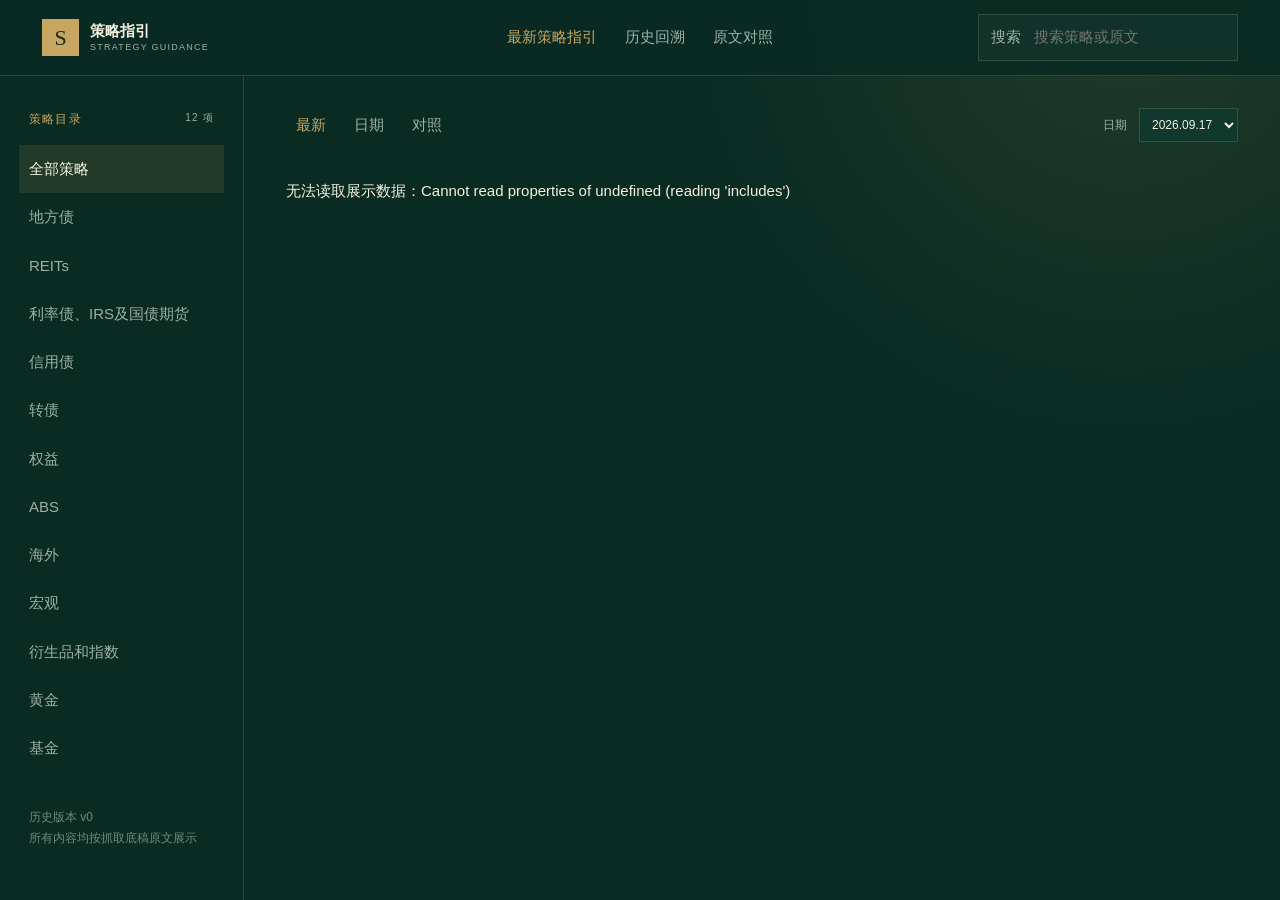
==== prototype_v0/index.html @ 59b46427 "Prepare private Streamlit deployment" ====
<!doctype html>
<html lang="zh-CN">
  <head>
    <meta charset="UTF-8" />
    <meta name="viewport" content="width=device-width, initial-scale=1.0" />
    <meta name="color-scheme" content="dark" />
    <title>策略指引 · v0 存档</title>
    <link rel="stylesheet" href="./style.css" />
  </head>
  <body>
    <header class="topbar">
      <a class="brand" href="#today"><span class="brand-mark">S</span><span><strong>策略指引</strong><small>STRATEGY GUIDANCE</small></span></a>
      <nav><button data-mode="today" class="is-active">最新策略指引</button><button data-mode="history">历史回溯</button><button data-mode="compare">原文对照</button></nav>
      <label class="search"><span>搜索</span><input id="search-input" type="search" placeholder="搜索策略或原文" /></label>
    </header>
    <main class="workspace">
      <aside class="sidebar"><div class="side-title">策略目录 <small id="strategy-count"></small></div><div id="strategy-list"></div><p>历史版本 v0<br />所有内容均按抓取底稿原文展示</p></aside>
      <section class="content">
        <div class="context"><div class="mode-tabs"><button data-mode="today" class="is-active">最新</button><button data-mode="history">日期</button><button data-mode="compare">对照</button></div><label>日期 <select id="date-select"></select></label></div>
        <div id="today-view"></div><div id="history-view" hidden></div><div id="compare-view" hidden></div><div id="search-view" hidden></div>
      </section>
    </main>
    <script src="./app.js"></script>
  </body>
</html>
---- prototype_v0/style.css ----
:root{--bg:#092b22;--panel:#10382d;--panel2:#123e32;--line:rgba(230,220,180,.16);--gold:#c8a662;--text:#f5f0df;--muted:#9eb0a5}*{box-sizing:border-box}html{background:var(--bg)}body{margin:0;background:radial-gradient(circle at 88% 0,rgba(200,166,98,.12),transparent 28rem),var(--bg);color:var(--text);font:15px/1.75 "Microsoft YaHei UI","PingFang SC",sans-serif}button,input,select{font:inherit}button{border:0;cursor:pointer}.topbar{position:sticky;z-index:2;top:0;display:grid;grid-template-columns:1fr auto 1fr;align-items:center;gap:28px;height:76px;padding:0 42px;border-bottom:1px solid var(--line);background:rgba(9,43,34,.94);backdrop-filter:blur(16px)}.brand{display:inline-flex;align-items:center;gap:11px;color:var(--text);text-decoration:none}.brand-mark{display:grid;place-items:center;width:37px;height:37px;color:#102d24;background:var(--gold);font:22px Georgia,serif}.brand strong,.brand small{display:block;line-height:1.15}.brand small{margin-top:3px;color:var(--muted);font-size:9px;letter-spacing:.14em}.topbar nav{display:flex;gap:8px}.topbar nav button,.mode-tabs button{padding:8px 10px;color:var(--muted);background:transparent}.topbar nav button.is-active,.mode-tabs button.is-active{color:var(--gold)}.search{display:flex;align-items:center;justify-self:end;gap:11px;width:260px;padding:8px 12px;color:var(--muted);border:1px solid var(--line);background:rgba(255,255,255,.03)}.search input{min-width:0;flex:1;color:var(--text);border:0;outline:0;background:transparent}.workspace{display:grid;grid-template-columns:244px minmax(0,1fr);max-width:1520px;min-height:calc(100dvh - 76px);margin:auto}.sidebar{padding:33px 19px;border-right:1px solid var(--line)}.side-title{display:flex;justify-content:space-between;margin:0 10px 15px;color:var(--gold);font-size:12px;letter-spacing:.1em}.side-title small{color:var(--muted)}.side-button{display:block;width:100%;padding:11px 10px;color:var(--muted);background:transparent;text-align:left}.side-button:hover,.side-button.is-active{color:var(--text);background:rgba(200,166,98,.12)}.sidebar p{margin:35px 10px 0;color:#708a7c;font-size:12px}.content{min-width:0;padding:28px 42px 70px}.context{display:flex;align-items:center;justify-content:space-between;gap:20px;margin-bottom:32px}.mode-tabs{display:flex;gap:8px}.context label{color:var(--muted);font-size:12px}.context select{margin-left:9px;padding:8px;color:var(--text);border:1px solid var(--line);background:var(--panel)}.hero{display:flex;align-items:end;justify-content:space-between;gap:30px;padding:43px 47px;margin-bottom:32px;background:linear-gradient(118deg,rgba(200,166,98,.09),transparent 55%),var(--panel);border:1px solid var(--line)}.hero p,.page-title p{margin:0 0 9px;color:var(--gold);font-size:11px;letter-spacing:.13em}.hero h1,.page-title h1{margin:0;font:48px/1.2 Georgia,"Songti SC",serif}.hero span,.page-title span{color:var(--muted)}.hero>strong{font:56px/1 Georgia,serif;color:var(--gold);text-align:right}.hero strong small{display:block;margin-top:6px;color:var(--muted);font:11px "Microsoft YaHei UI",sans-serif}.entry-grid{display:grid;grid-template-columns:repeat(2,minmax(0,1fr));gap:18px}.entry{padding:25px;background:rgba(16,56,45,.78);border:1px solid var(--line)}.entry header{display:flex;align-items:start;justify-content:space-between;gap:15px;padding-bottom:19px;border-bottom:1px solid var(--line)}.entry-kicker{color:var(--gold);font-size:10px;letter-spacing:.11em}.entry h2{margin:5px 0 0;font:28px/1.25 Georgia,"Songti SC",serif}.entry header small{color:var(--muted);font-size:11px;white-space:nowrap}.entry section{margin-top:23px}.entry h3{margin:0 0 8px;color:var(--gold);font-size:12px;letter-spacing:.05em}.entry p{margin:0;white-space:pre-wrap;color:#e3e6db}.entry footer{margin-top:25px;padding-top:15px;color:var(--muted);border-top:1px solid var(--line);white-space:pre-wrap}.page-title{margin:26px 0 32px}.history-layout{display:grid;grid-template-columns:160px minmax(0,1fr);gap:24px}.dates{display:grid;align-content:start;gap:5px}.dates button{padding:11px;color:var(--muted);background:var(--panel);text-align:left}.dates button.is-active{color:var(--gold);background:var(--panel2)}.reading{display:grid;gap:18px}.compare-select{display:flex;gap:14px;margin-bottom:22px}.compare-select label{color:var(--muted);font-size:12px}.compare-select select{margin-left:8px;padding:8px;color:var(--text);border:1px solid var(--line);background:var(--panel)}.compare-grid{display:grid;grid-template-columns:repeat(2,minmax(0,1fr));gap:19px}.compare-grid .entry{margin-bottom:16px}.compare-date{margin:0 0 10px;color:var(--gold)}.results{display:grid;gap:1px}.results button{padding:18px;color:var(--text);border-bottom:1px solid var(--line);background:var(--panel);text-align:left}.results button:hover{background:var(--panel2)}.results small,.results strong{display:block}.results small{color:var(--gold);font-size:11px}.results strong{margin-top:3px;font:22px Georgia,"Songti SC",serif}.results p{display:-webkit-box;margin:5px 0 0;overflow:hidden;color:var(--muted);-webkit-box-orient:vertical;-webkit-line-clamp:2}.empty{padding:24px;color:var(--muted);border:1px dashed var(--line)}@media(max-width:900px){.topbar{grid-template-columns:1fr auto;padding:0 20px}.topbar nav,.search>span{display:none}.search{width:190px}.workspace{grid-template-columns:1fr}.sidebar{border-right:0;border-bottom:1px solid var(--line)}.sidebar>#strategy-list{display:flex;overflow:auto}.side-button{width:auto;white-space:nowrap}.sidebar p{display:none}.content{padding:22px}.entry-grid,.compare-grid{grid-template-columns:1fr}.hero h1,.page-title h1{font-size:38px}.history-layout{grid-template-columns:1fr}.dates{grid-template-columns:repeat(4,minmax(0,1fr));overflow:auto}.dates button{white-space:nowrap}}@media(max-width:560px){.topbar{height:66px}.brand small{display:none}.search{width:135px}.content{padding:18px 12px}.hero{padding:30px 24px}.hero>strong{font-size:42px}.context{align-items:start;flex-direction:column}.entry{padding:20px}.compare-select{flex-direction:column}}
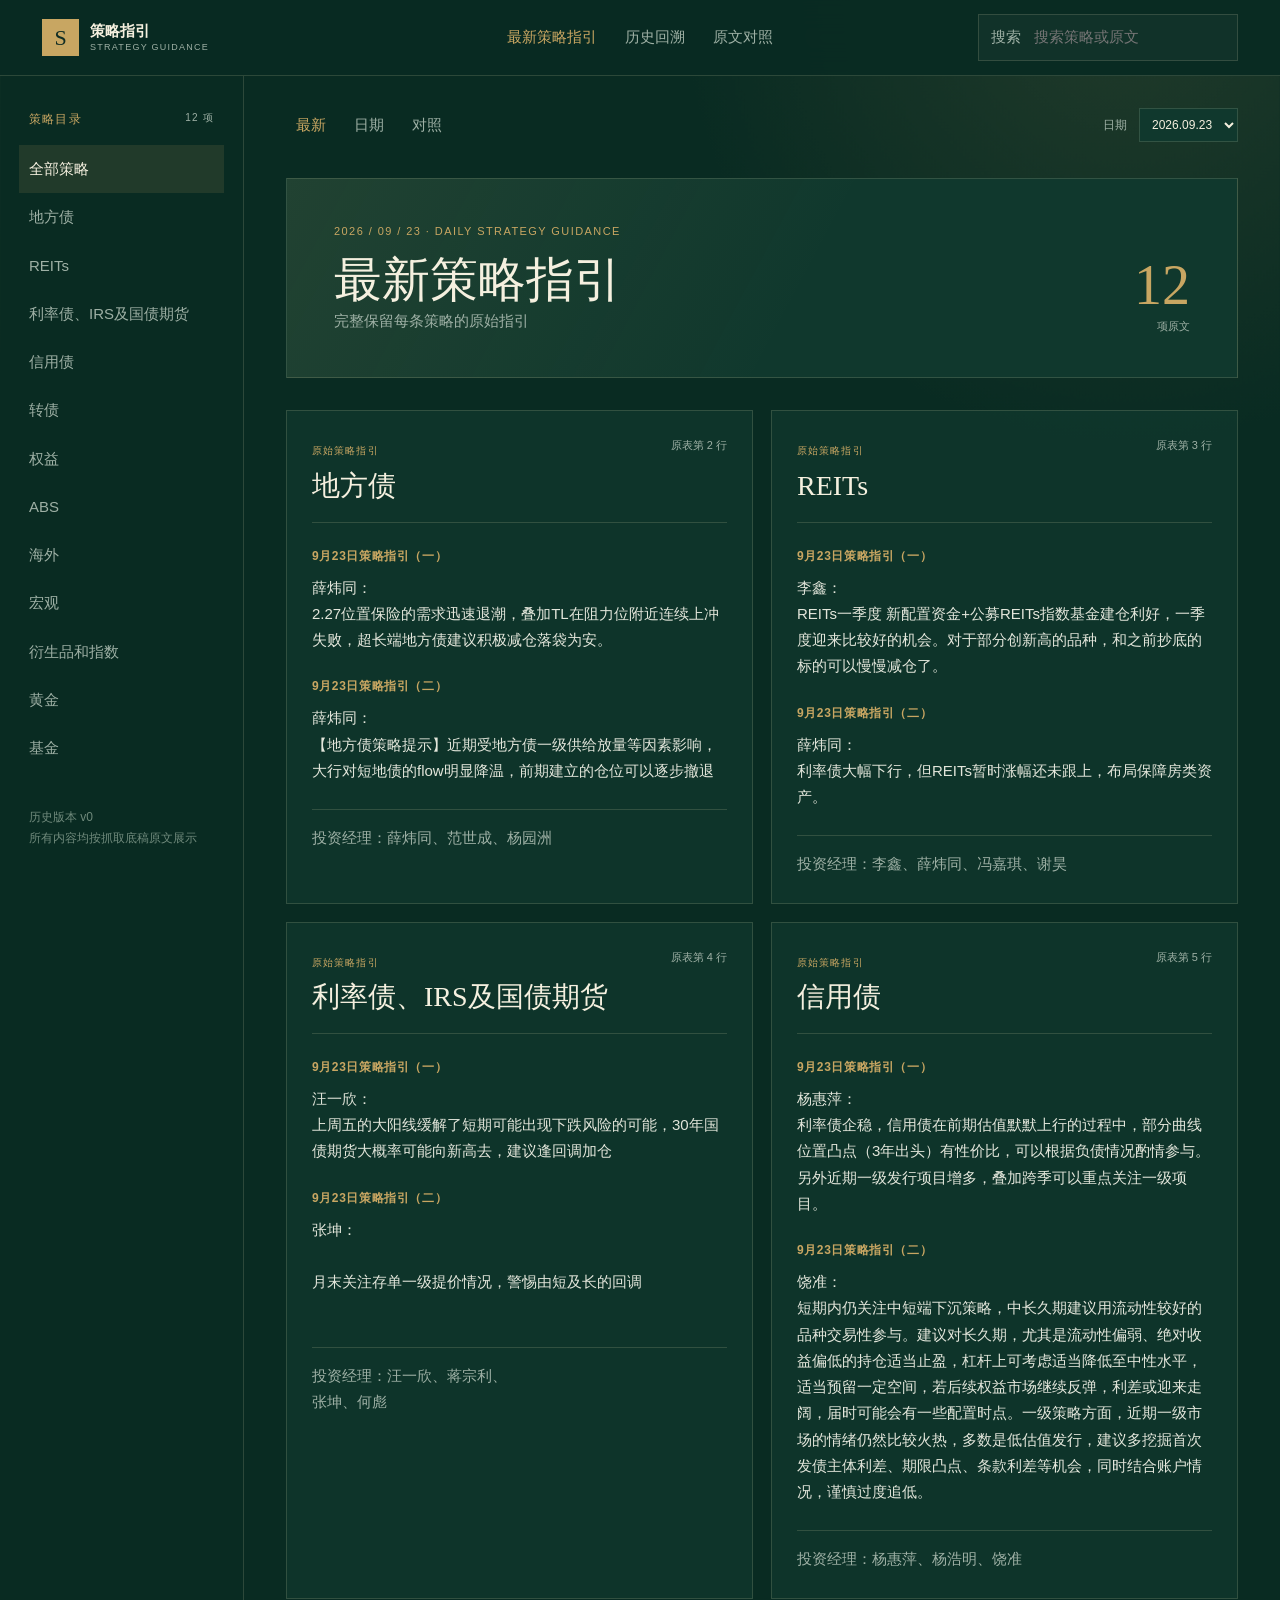
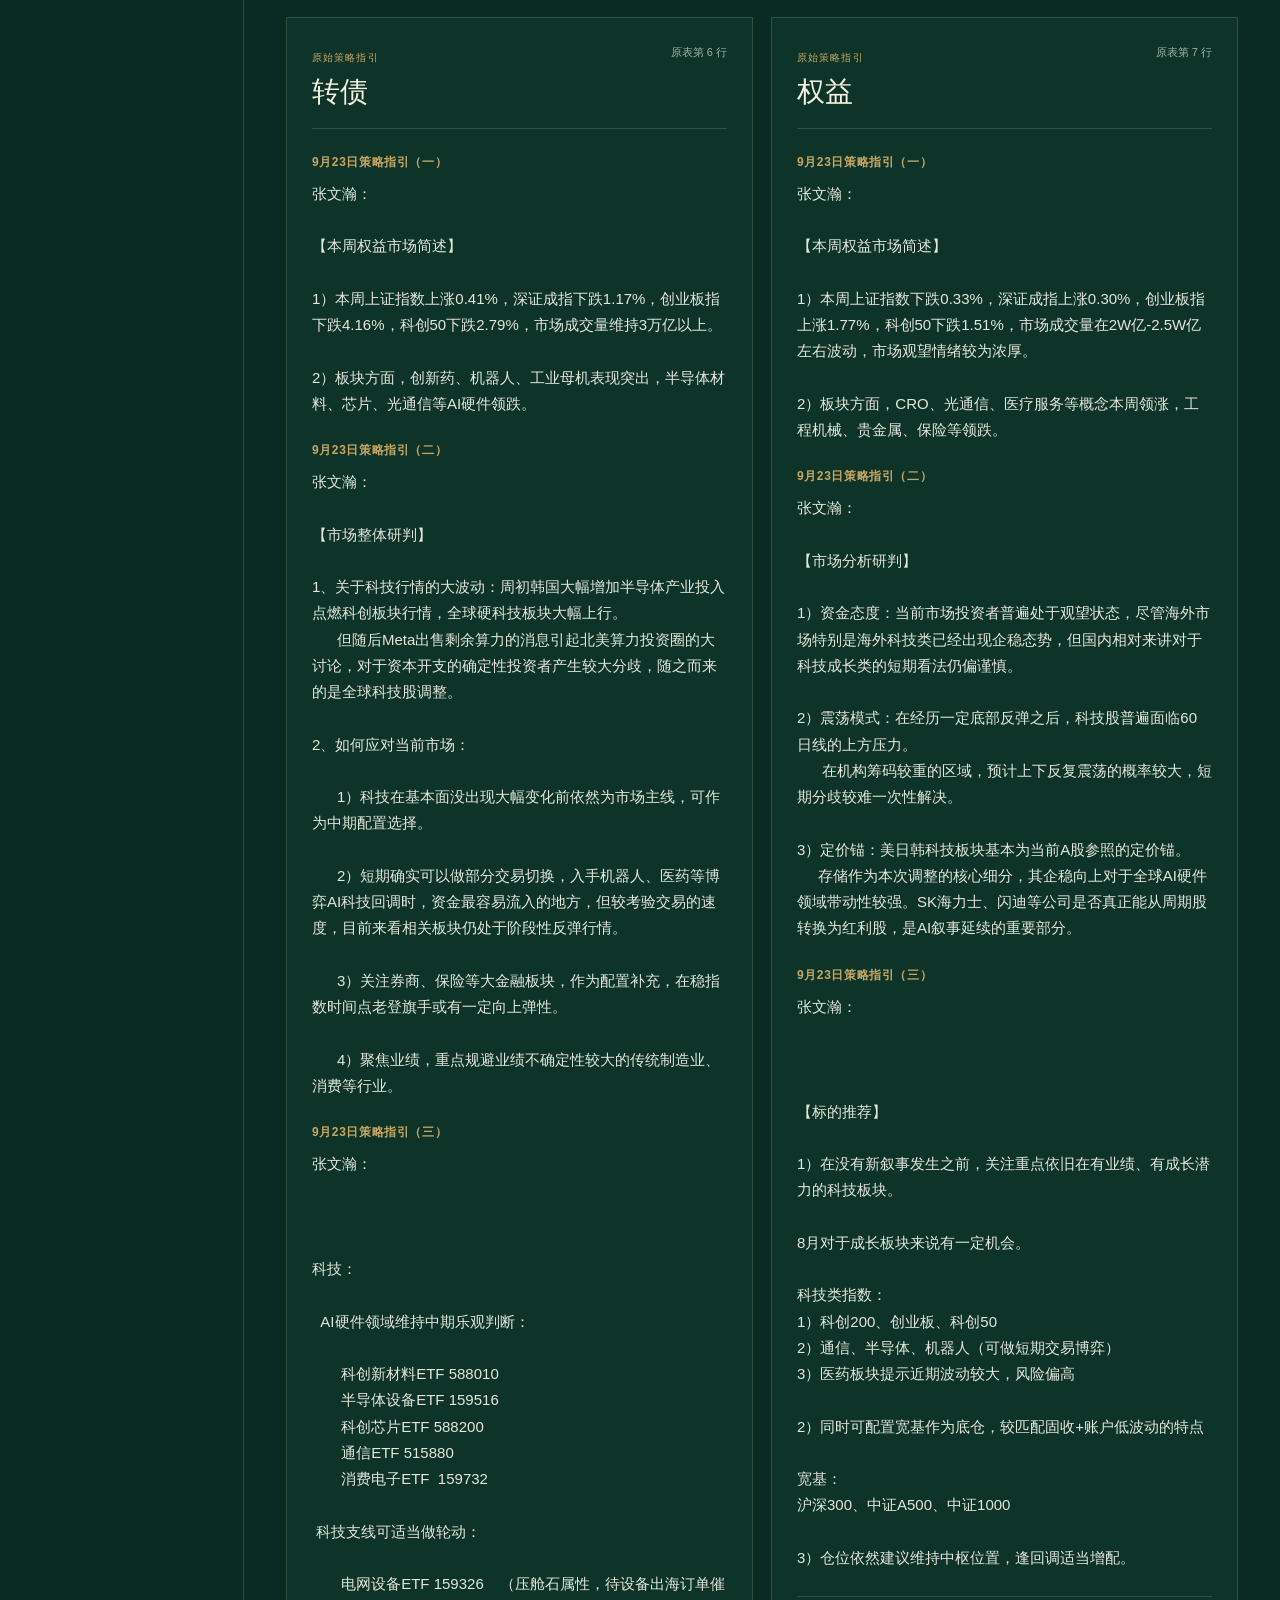
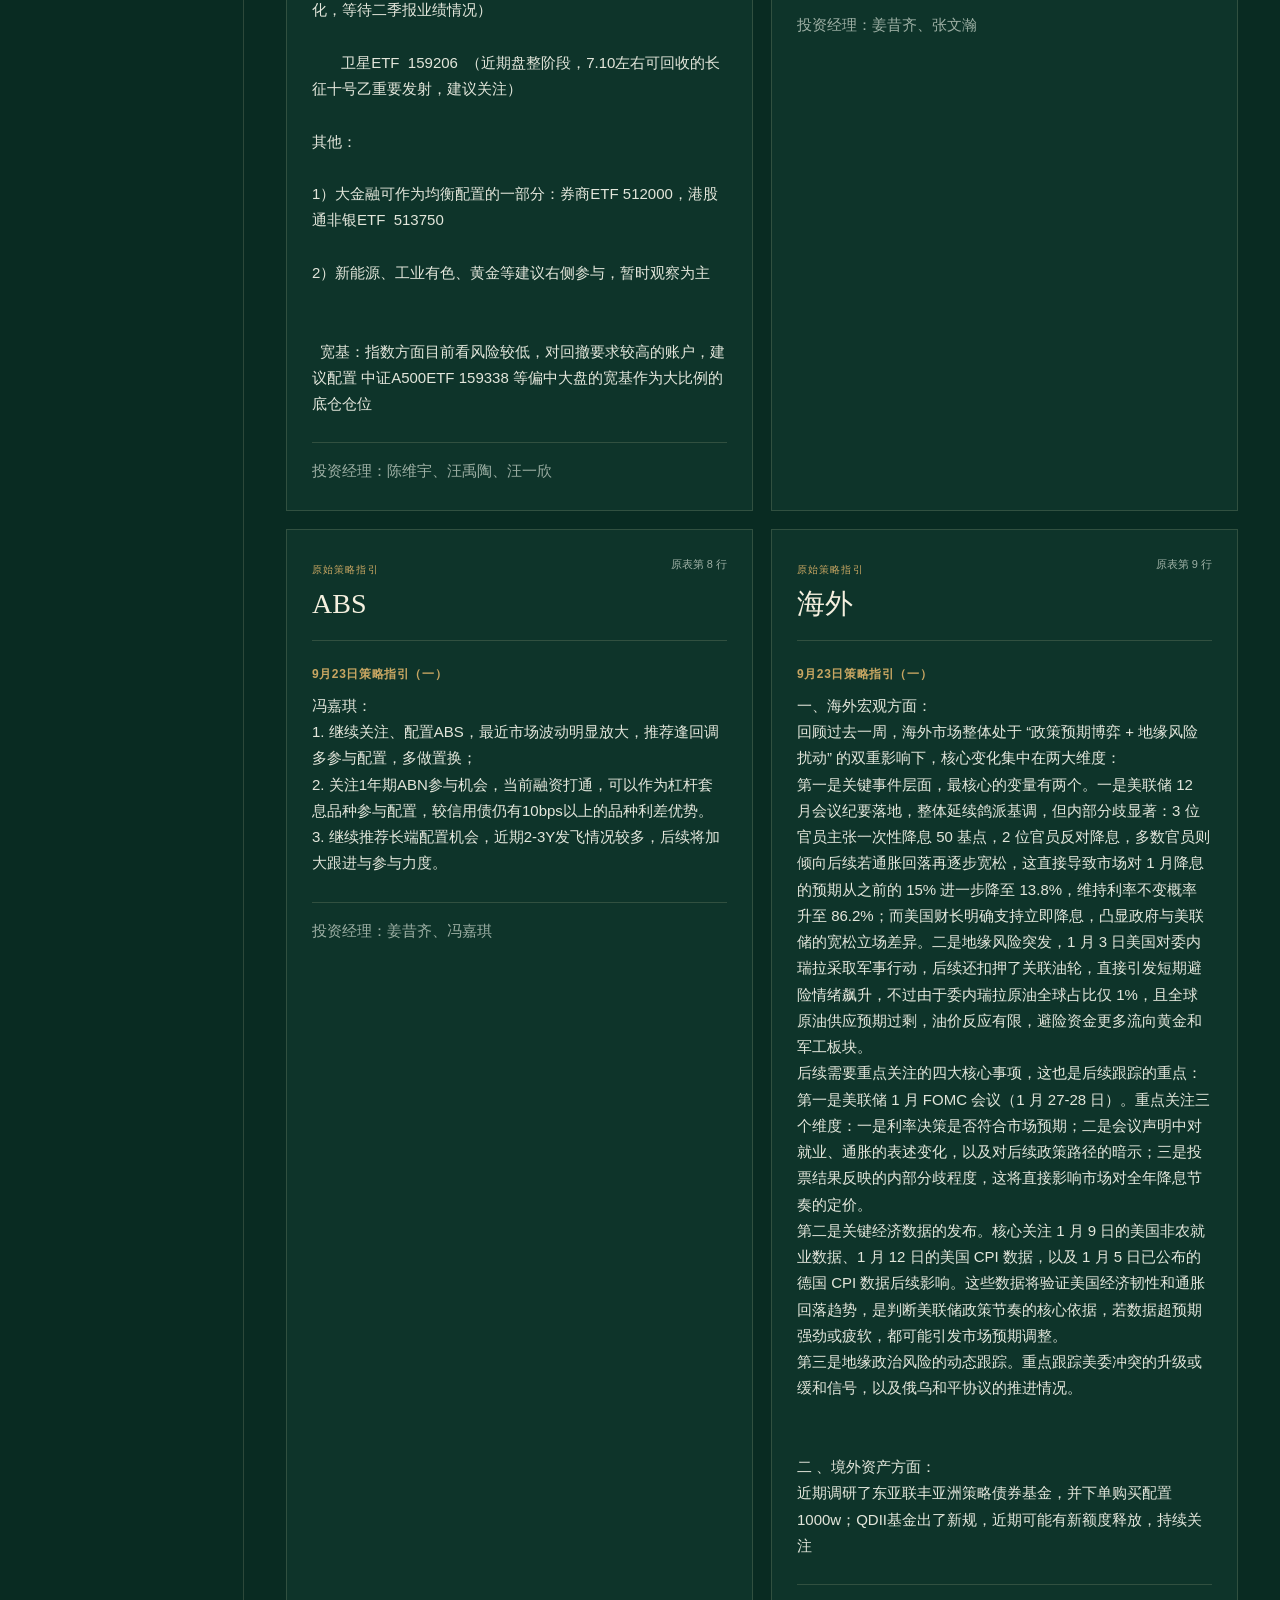
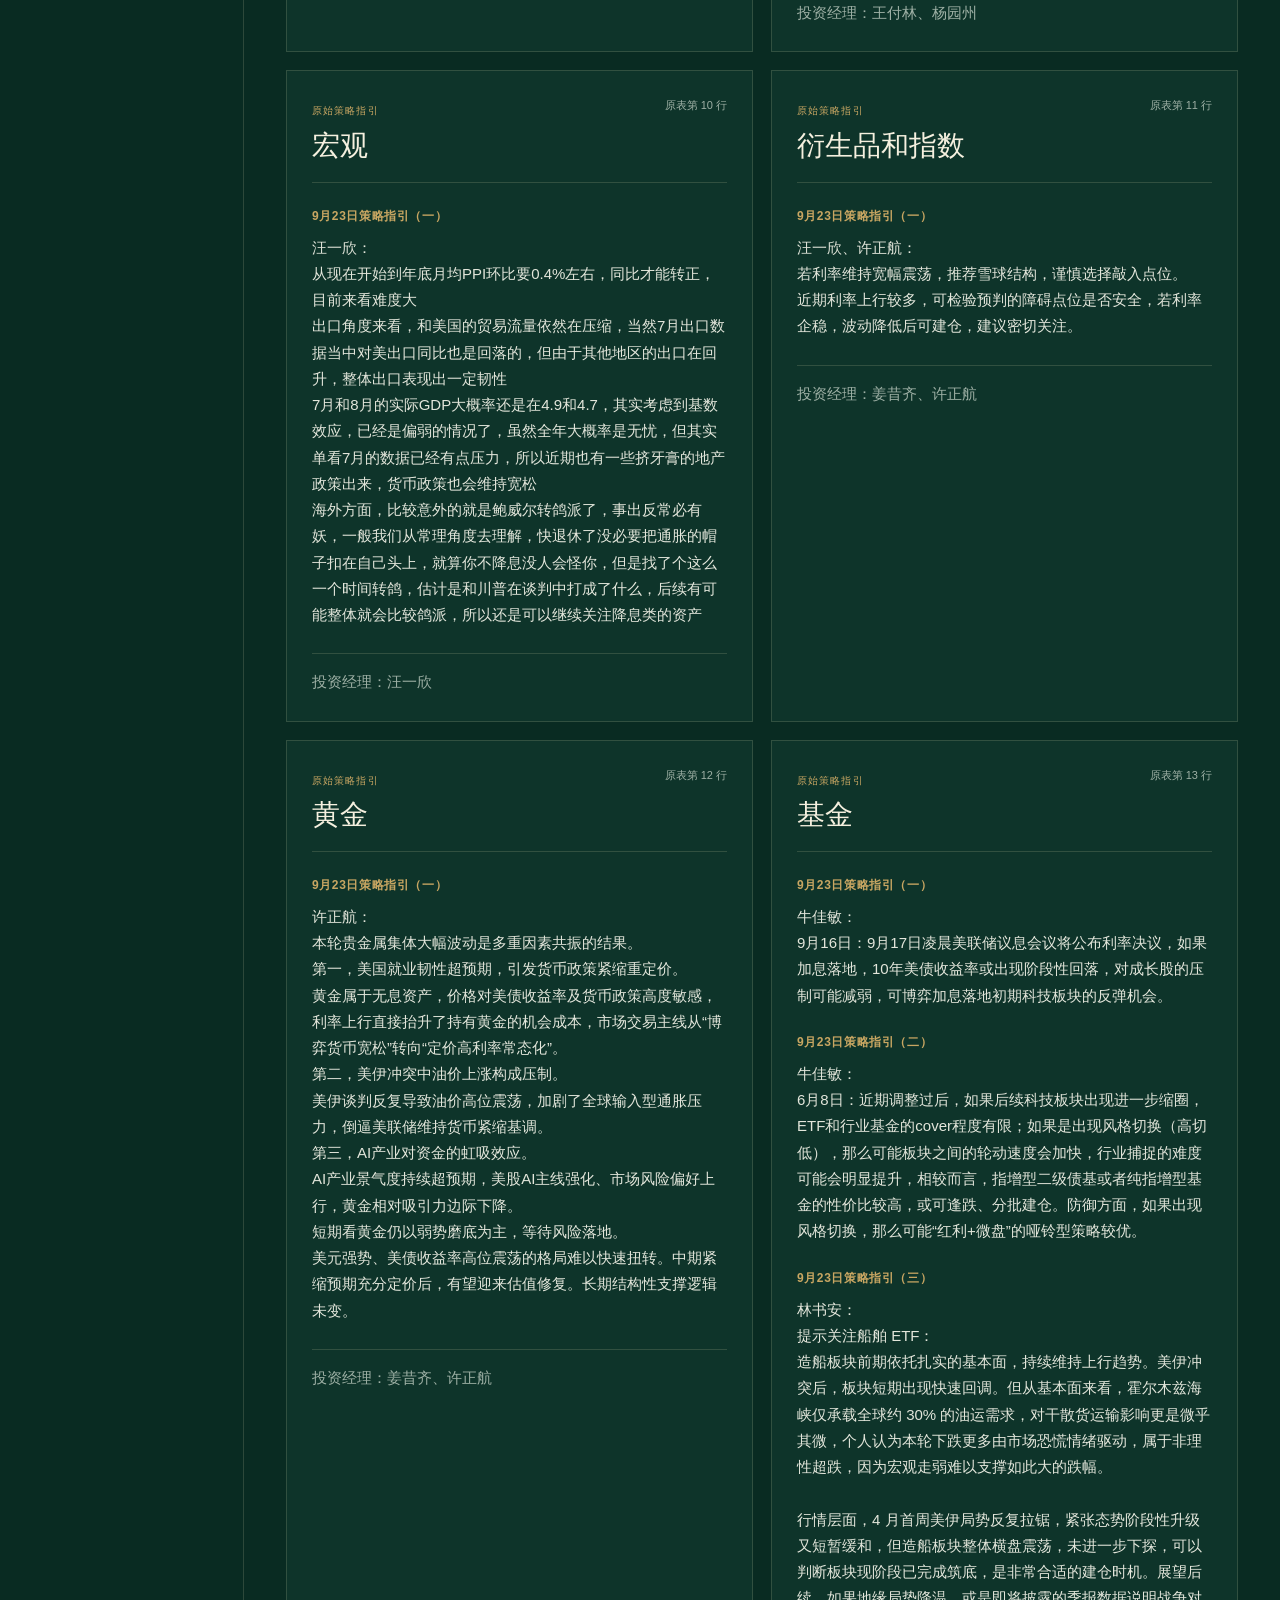
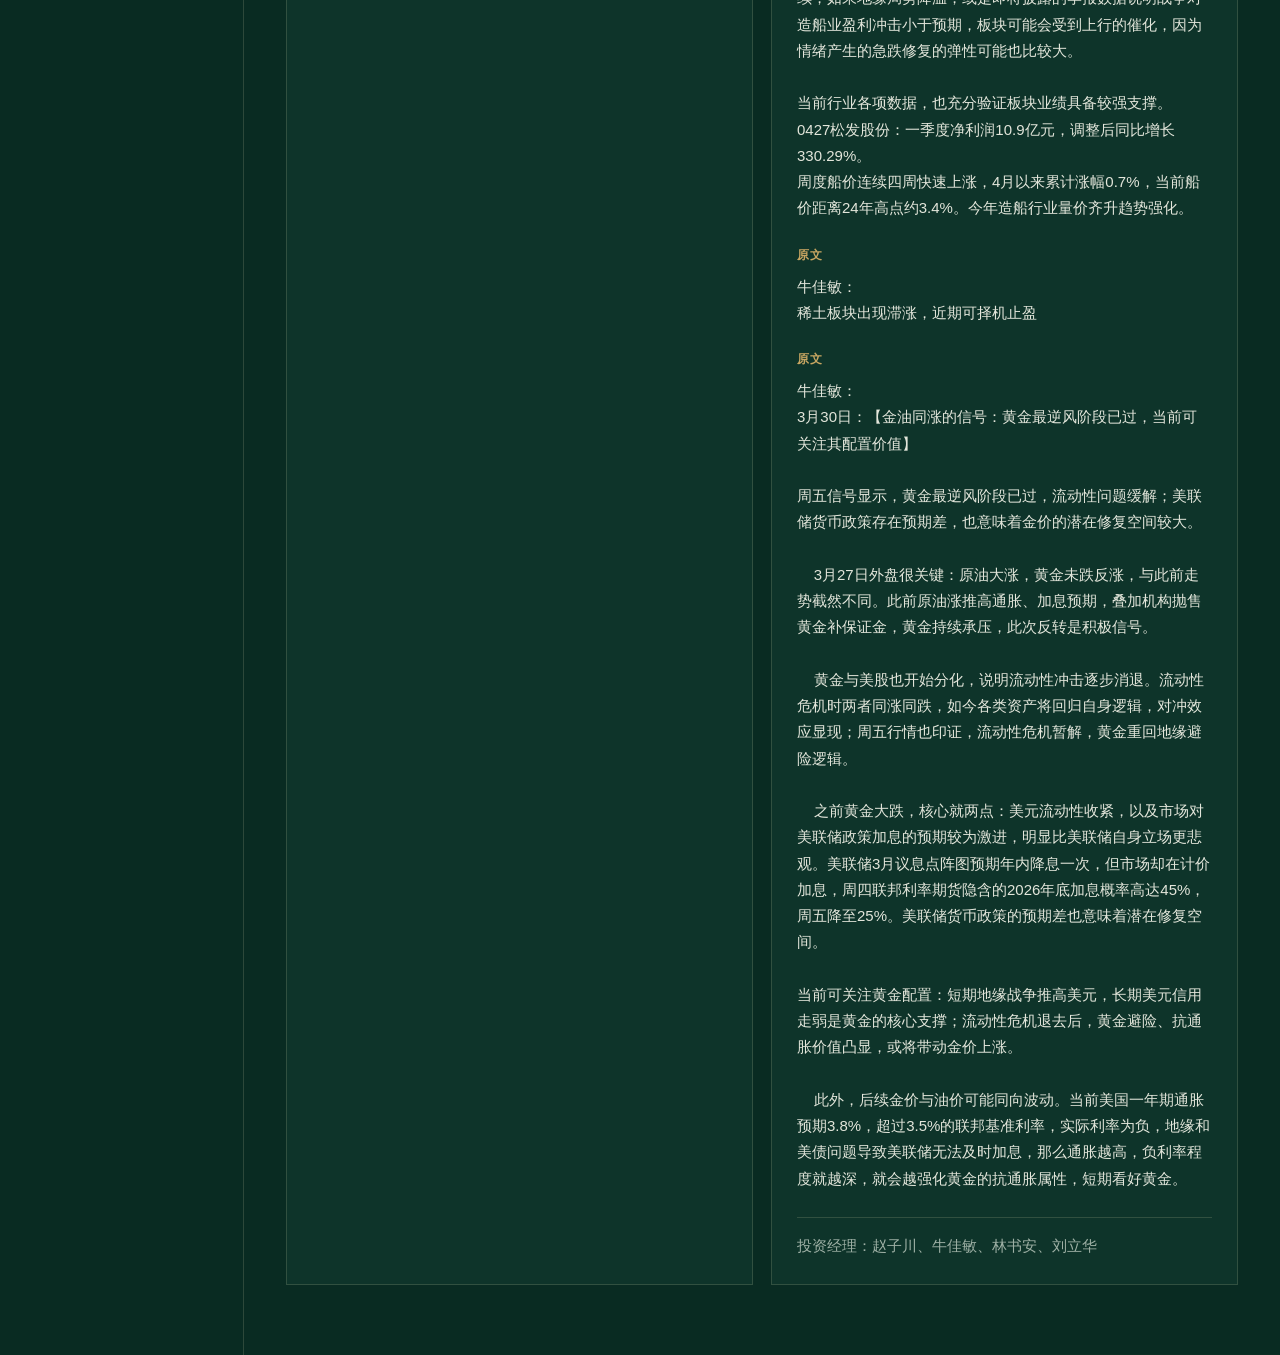
==== commit 5d6d1f25: "feat: add Supabase-backed strategy cases and admin pages" ====
--- a/prototype_v0/index.html
+++ b/prototype_v0/index.html
@@ -4,7 +4,7 @@
     <meta charset="UTF-8" />
     <meta name="viewport" content="width=device-width, initial-scale=1.0" />
     <meta name="color-scheme" content="dark" />
-    <title>策略指引 · v0 存档</title>
+    <title>策略指引 · 历史回溯</title>
     <link rel="stylesheet" href="./style.css" />
   </head>
   <body>
